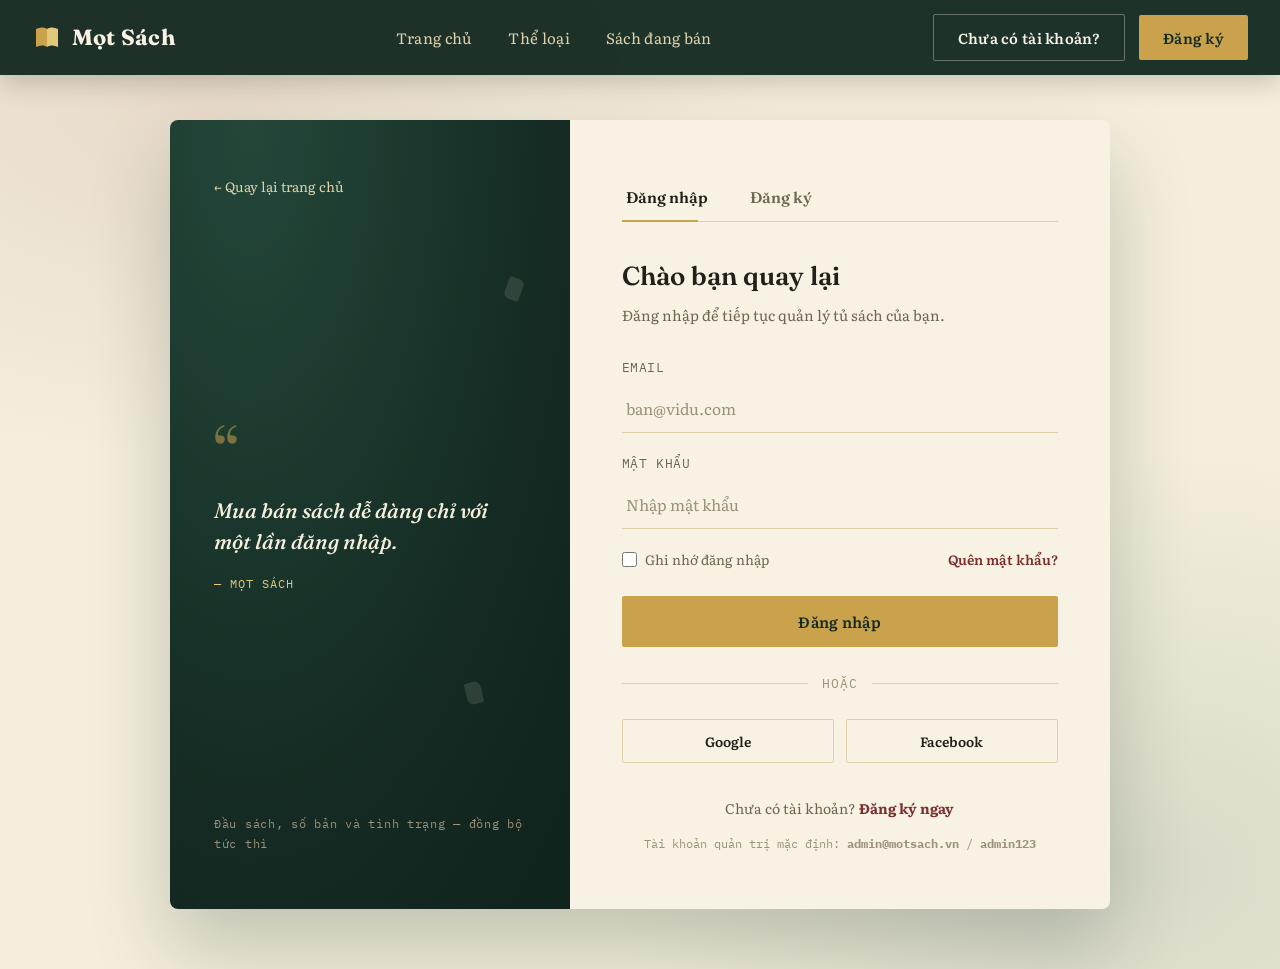
==== admin.html @ 6c12bf27 "cập nhật" ====
<!DOCTYPE html>
<html lang="vi">
<head>
<meta charset="UTF-8">
<meta name="viewport" content="width=device-width, initial-scale=1.0">
<title>Tạo sách — Mọt Sách</title>
<link rel="preconnect" href="https://fonts.googleapis.com">
<link href="https://fonts.googleapis.com/css2?family=Fraunces:ital,opsz,wght@0,9..144,300;0,9..144,500;0,9..144,600;0,9..144,700;0,9..144,900;1,9..144,500;1,9..144,600&family=Literata:ital,wght@0,400;0,500;0,600;0,700;1,400;1,500&family=IBM+Plex+Mono:wght@400;500;600&display=swap" rel="stylesheet">
<link rel="stylesheet" href="css/admin.css">
</head>
<body>

<nav class="nav scrolled" id="mainNav">
  <a href="index.html" class="brand">
    <svg class="mark" viewBox="0 0 30 30" fill="none">
      <path d="M4 6c4-2 8-2 11 0v18c-3-2-7-2-11 0V6z" fill="#C9A24B"/>
      <path d="M26 6c-4-2-8-2-11 0v18c3-2 7-2 11 0V6z" fill="#E4C879"/>
    </svg>
    Mọt Sách
  </a>
  <div class="nav-links">
    <a href="index.html">Trang chủ</a>
    <a href="shop.html">Sách đang bán</a>
  </div>
  <div class="nav-actions">
    <span
      id="adminNameLabel"
      style="font-family: var(--font-mono); font-size: 13px; color: var(--muted-2);"
    ></span>
    <a href="index.html" class="btn btn-ghost">Xem trang chủ</a>
    <a href="#" class="btn btn-gold" id="logoutBtn">Đăng xuất</a>
  </div>
</nav>

<main class="admin-shell">
  <div class="wrap">

    <div class="admin-head">
      <div>
        <h1>Tạo sách</h1>
        <p>Đăng bán, chỉnh sửa và gỡ sách khỏi cửa hàng Mọt Sách. Dữ liệu được lưu trên trình duyệt này.</p>
      </div>
      <div style="display:flex; align-items:center; gap:14px; flex-wrap:wrap;">
        <span class="admin-count"><strong id="totalCount">0</strong> đầu sách</span>
        <button class="btn btn-ghost" id="importToggleBtn" onclick="toggleImportPanel()">🔍 Nhập từ Gutendex</button>
        <button class="btn btn-gold" id="addBookBtn" onclick="openForm('add')">+ Đăng bán sách mới</button>
      </div>
    </div>

    <!-- ================= GUTENDEX IMPORT PANEL ================= -->
    <div class="import-panel" id="importPanel">
      <div class="form-title">Tìm sách</div>
      <div style="font-family:var(--font-mono); font-size:12.5px; color:var(--muted-2); margin-bottom:18px;">
        Kho sách công cộng miễn phí bản quyền — tìm theo tên sách hoặc tác giả, bấm "Thêm vào cửa hàng" để đăng bán ngay.
      </div>
      <div style="display:flex; gap:10px; margin-bottom:18px; flex-wrap:wrap;">
        <input id="gutendexQuery" type="text" placeholder="Vd: Pride and Prejudice, Jane Austen..."
          style="flex:1; min-width:240px; padding:11px 12px; border:1.5px solid var(--parchment-3); border-radius:3px; font-family:inherit; font-size:14.5px; background:var(--parchment);">
        <button type="button" class="btn btn-gold" id="gutendexSearchBtn">Tìm sách</button>
      </div>
      <div id="gutendexStatus" style="font-family:var(--font-mono); font-size:13px; color:var(--muted-2); margin-bottom:16px;"></div>
      <div class="gutendex-results" id="gutendexResults"></div>
    </div>

    <!-- ================= FORM PANEL (add / edit) ================= -->
    <div class="book-form-panel" id="bookFormPanel">
      <div class="form-title" id="formTitle">Thêm sách mới</div>
      <form id="bookForm">
        <div class="form-grid">
          <div class="field">
            <label for="f-title">Tên sách</label>
            <input id="f-title" type="text" placeholder="Nhập tên sách" required>
          </div>
          <div class="field">
            <label for="f-author">Tác giả</label>
            <input id="f-author" type="text" placeholder="Nhập tên tác giả" required>
          </div>
          <div class="field">
            <label for="f-genre">Thể loại</label>
            <select id="f-genre">
              <option>Tiểu thuyết</option>
              <option>Trinh thám</option>
              <option>Ngôn tình</option>
              <option>Kỹ năng sống</option>
              <option>Lịch sử</option>
              <option>Khoa học viễn tưởng</option>
              <option>Tản văn</option>
            </select>
          </div>
          <div class="field">
            <label for="f-copies">Số bản</label>
            <input id="f-copies" type="number" min="0" value="1" required>
          </div>
          <div class="field">
            <label for="f-price">Giá bán (đ)</label>
            <input id="f-price" type="number" min="0" step="1000" value="0" required>
          </div>
          <div class="field">
            <label for="f-status">Trạng thái</label>
            <select id="f-status">
              <option value="available">Còn sách</option>
              <option value="out">Hết sách</option>
            </select>
          </div>
          <div class="field">
            <label for="f-rating">Đánh giá</label>
            <select id="f-rating">
              <option value="5">5 sao</option>
              <option value="4">4 sao</option>
              <option value="3">3 sao</option>
              <option value="2">2 sao</option>
              <option value="1">1 sao</option>
            </select>
          </div>
          <div class="field field-full">
            <label for="f-description">Nội dung sách (tuỳ chọn)</label>
            <textarea id="f-description" rows="3" placeholder="Giới thiệu ngắn về nội dung cuốn sách..."></textarea>
          </div>
          <div class="field field-full">
            <label for="f-cover-image">Ảnh bìa riêng (tuỳ chọn)</label>
            <input id="f-cover-image" type="file" accept="image/*" onchange="handleCoverImageSelect(event)">
            <div id="coverImagePreviewWrap" style="display:none; align-items:center; gap:12px; margin-top:10px;">
              <img id="coverImagePreview" src="" alt="Xem trước ảnh bìa" style="width:56px; height:78px; object-fit:cover; border-radius:4px; box-shadow:0 4px 12px rgba(0,0,0,0.25);">
              <button type="button" class="btn btn-cancel" onclick="clearCoverImage()">Xoá ảnh</button>
            </div>
            <div style="font-family:var(--font-mono); font-size:12px; color:var(--muted-2); margin-top:8px;">
              Nếu không chọn ảnh, sách sẽ dùng màu bìa bên dưới.
            </div>
          </div>
          <div class="field field-full">
            <label>Màu bìa (dùng khi không có ảnh)</label>
            <div class="swatch-picker" id="swatchPicker">
              <button type="button" class="swatch-btn cv1 active" data-cover="cv1" onclick="selectSwatch('cv1')"></button>
              <button type="button" class="swatch-btn cv2" data-cover="cv2" onclick="selectSwatch('cv2')"></button>
              <button type="button" class="swatch-btn cv3" data-cover="cv3" onclick="selectSwatch('cv3')"></button>
              <button type="button" class="swatch-btn cv4" data-cover="cv4" onclick="selectSwatch('cv4')"></button>
              <button type="button" class="swatch-btn cv5" data-cover="cv5" onclick="selectSwatch('cv5')"></button>
              <button type="button" class="swatch-btn cv6" data-cover="cv6" onclick="selectSwatch('cv6')"></button>
            </div>
          </div>
        </div>
        <div class="form-actions">
          <button type="submit" class="btn btn-gold" id="saveBtnLabel">Lưu sách</button>
          <button type="button" class="btn btn-cancel" onclick="closeForm()">Hủy</button>
        </div>
      </form>
    </div>

    <!-- ================= TABLE ================= -->
    <div class="table-wrap" id="tableWrap">
      <table class="book-table">
        <thead>
          <tr>
            <th>Bìa</th>
            <th>Tên sách</th>
            <th>Tác giả</th>
            <th>Thể loại</th>
            <th>Số bản</th>
            <th>Giá bán</th>
            <th>Trạng thái</th>
            <th>Đánh giá</th>
            <th>Hành động</th>
          </tr>
        </thead>
        <tbody id="bookTableBody"></tbody>
      </table>
    </div>

    <div class="empty-state" id="emptyState" style="display:none;">
      <div class="empty-icon">📚</div>
      <h3>Chưa có sách nào</h3>
      <p>Nhấn “Đăng bán sách mới” để bắt đầu bán sách.</p>
    </div>

    <!-- ================= LỊCH SỬ MUA HÀNG ================= -->
    <div class="admin-head" style="margin-top:56px;">
      <div>
        <h1 style="font-size:26px;">Lịch sử mua hàng</h1>
        <p>Theo dõi thời gian mua, khách hàng và sách đã mua của toàn bộ hệ thống.</p>
      </div>
      <div style="display:flex; align-items:center; gap:14px; flex-wrap:wrap;">
        <span class="admin-count"><strong id="totalPurchases">0</strong> lượt mua</span>
      </div>
    </div>

    <div class="table-wrap" id="purchaseTableWrap">
      <table class="book-table">
        <thead>
          <tr>
            <th>Thời gian mua</th>
            <th>Khách hàng</th>
            <th>Email</th>
            <th>Sách đã mua</th>
            <th>Tác giả</th>
            <th>Giá</th>
          </tr>
        </thead>
        <tbody id="purchaseTableBody"></tbody>
      </table>
    </div>

    <div class="empty-state" id="purchaseEmptyState" style="display:none;">
      <div class="empty-icon">🧾</div>
      <h3>Chưa có giao dịch nào</h3>
      <p>Lịch sử mua hàng của khách sẽ hiển thị tại đây khi có đơn mua đầu tiên.</p>
    </div>

  </div>
</main>

<script src="js/books.js"></script>
<script src="js/admin.js"></script>
</body>
</html>
---- css/admin.css ----
/* ============================================================
   admin.css — File CSS ĐỘC LẬP cho admin.html (trang quản trị).
   Không phụ thuộc file css nào khác.
   ============================================================ */

:root{
    --ink:#142A22;
    --ink-2:#1C362C;
    --ink-3:#24473A;
    --parchment:#F4EEDC;
    --parchment-2:#EAE0C4;
    --parchment-3:#DED1AC;
    --gold:#C9A24B;
    --gold-light:#E4C879;
    --burgundy:#7A2E2E;
    --plum:#5B3358;
    --teal:#2E5C56;
    --ink-text:#231F19;
    --muted:#6E6653;
    --muted-2:#9C917A;
    --cream:#F7F2E4;

    --font-display:'Fraunces', serif;
    --font-body:'Literata', serif;
    --font-mono:'IBM Plex Mono', monospace;
  }

  *{ box-sizing:border-box; margin:0; padding:0; }
  html{ scroll-behavior:smooth; }
  body{
    font-family:var(--font-body);
    background:var(--parchment);
    color:var(--ink-text);
    line-height:1.6;
    overflow-x:hidden;
  }
  img,svg{ display:block; max-width:100%; }
  button{ font-family:inherit; cursor:pointer; border:none; background:none; }
  a{ color:inherit; text-decoration:none; }
  ul{ list-style:none; }
  input{ font-family:inherit; }

  ::selection{ background:var(--gold-light); color:var(--ink); }

  @media (prefers-reduced-motion: reduce){
    *{ animation-duration:0.001ms !important; animation-iteration-count:1 !important; transition-duration:0.001ms !important; scroll-behavior:auto !important; }
  }

  /* ---------- LAYOUT WRAP ---------- */
  .wrap{ max-width:1180px; margin:0 auto; padding:0 32px; }

  /* ---------- NAV ---------- */
  .nav{
    position:fixed; top:0; left:0; right:0; z-index:100;
    display:flex; align-items:center; justify-content:space-between;
    padding:20px 32px;
    background:rgba(20,42,34,0);
    transition:background .35s ease, padding .35s ease, box-shadow .35s ease;
  }
  .nav.scrolled{
    background:rgba(20,42,34,0.96);
    padding:14px 32px;
    box-shadow:0 8px 24px rgba(0,0,0,0.18);
    backdrop-filter:blur(6px);
  }
  .brand{
    display:flex; align-items:center; gap:10px;
    font-family:var(--font-display); font-weight:700; font-size:22px;
    color:var(--cream); letter-spacing:0.01em;
  }
  .brand .mark{
    width:30px; height:30px; flex-shrink:0;
  }
  .nav-links{ display:flex; align-items:center; gap:36px; }
  .nav-links a{
    color:var(--parchment-3); font-size:15px; letter-spacing:.02em;
    position:relative; padding:4px 0;
  }
  .nav-links a::after{
    content:''; position:absolute; left:0; bottom:0; width:0; height:1px;
    background:var(--gold); transition:width .3s ease;
  }
  .nav-links a:hover{ color:var(--cream); }
  .nav-links a:hover::after{ width:100%; }
  .nav-links a.active-link{ color:var(--gold); }
  .nav-links a.active-link::after{ width:100%; background:var(--gold); }
  .nav-actions{ display:flex; align-items:center; gap:14px; }
  .btn{
    display:inline-flex; align-items:center; justify-content:center; gap:8px;
    padding:11px 24px; border-radius:2px; font-size:14.5px; font-weight:600;
    letter-spacing:.02em; transition:transform .25s ease, box-shadow .25s ease, background .25s ease, color .25s ease, border-color .25s ease;
    white-space:nowrap;
  }
  .btn-ghost{ color:var(--cream); border:1px solid rgba(244,238,220,0.35); background:transparent; }
  .btn-ghost:hover{ border-color:var(--gold); color:var(--gold-light); }
  .btn-gold{ background:var(--gold); color:var(--ink); }
  .btn-gold:hover{ background:var(--gold-light); transform:translateY(-2px); box-shadow:0 10px 22px rgba(201,162,75,0.35); }
  .btn-outline-dark{ border:1px solid var(--ink); color:var(--ink); background:transparent; }
  .btn-outline-dark:hover{ background:var(--ink); color:var(--cream); }
  .btn-wide{ width:100%; padding:14px 24px; font-size:15px; }

  .burger{ display:none; width:30px; height:22px; position:relative; flex-direction:column; justify-content:space-between; }
  .burger span{ display:block; height:2px; width:100%; background:var(--cream); border-radius:2px; }

  @keyframes fadeIn{ from{ opacity:0; transform:translateY(6px);} to{ opacity:1; transform:translateY(0);} }
  body{ animation:fadeIn .4s ease; }

  /* ---------- BADGE trạng thái (còn sách / hết sách) ---------- */
.badge{
  display:inline-block; padding:4px 12px; border-radius:20px; font-size:12px; font-weight:600;
  font-family:var(--font-mono); letter-spacing:.02em;
}
.badge-available{ background:rgba(46,92,86,0.14); color:var(--teal); }
.badge-out{ background:rgba(122,46,46,0.12); color:var(--burgundy); }

/* ================= ADMIN PAGE ================= */
.admin-shell{ padding:120px 0 100px; min-height:100vh; }
.admin-head{
  display:flex; align-items:flex-end; justify-content:space-between; gap:24px; flex-wrap:wrap;
  margin-bottom:36px;
}
.admin-head h1{ font-family:var(--font-display); font-size:clamp(26px,3.2vw,36px); font-weight:600; }
.admin-head p{ color:var(--muted); font-size:14.5px; margin-top:6px; }
.admin-count{
  font-family:var(--font-mono); font-size:12.5px; color:var(--muted);
  background:var(--parchment-2); border:1px solid var(--parchment-3);
  padding:6px 14px; border-radius:20px; white-space:nowrap;
}
.admin-count strong{ color:var(--burgundy); }

/* -- form panel -- */
.book-form-panel{
  max-height:0; overflow:hidden; opacity:0;
  background:var(--cream); border:1px solid var(--parchment-3); border-radius:8px;
  transition:max-height .45s ease, opacity .35s ease, margin .35s ease, padding .35s ease;
  margin-bottom:0;
}
.book-form-panel.open{
  max-height:3000px; opacity:1; margin-bottom:36px;
  padding:34px 34px 30px;
}

.book-form-panel .form-title{ font-family:var(--font-display); font-size:20px; font-weight:600; margin-bottom:22px; }

.form-grid{ display:grid; grid-template-columns:1fr 1fr; gap:20px 28px; margin-bottom:22px; }
.form-grid .field-full{ grid-column:1 / -1; }
.form-grid .field label{
  display:block; font-size:12px; font-family:var(--font-mono); letter-spacing:.05em; text-transform:uppercase;
  color:var(--muted); margin-bottom:8px;
}
.form-grid .field input, .form-grid .field select, .form-grid .field textarea{
  width:100%; padding:11px 12px; border:1.5px solid var(--parchment-3); border-radius:3px;
  background:var(--parchment); font-size:14.5px; color:var(--ink-text); transition:border-color .25s ease;
  font-family:inherit; resize:vertical;
}
.form-grid .field input:focus, .form-grid .field select:focus, .form-grid .field textarea:focus{ outline:none; border-color:var(--gold); }

.swatch-picker{ display:flex; gap:10px; flex-wrap:wrap; }
.swatch-btn{
  width:34px; height:34px; border-radius:50%; border:3px solid transparent; cursor:pointer;
  box-shadow:0 4px 10px rgba(0,0,0,0.18); transition:transform .2s ease, border-color .2s ease;
}
.swatch-btn:hover{ transform:translateY(-2px); }
.swatch-btn.active{ border-color:var(--ink); }
.swatch-btn.cv1{ background:linear-gradient(155deg, var(--burgundy), #4c1d1d); }
.swatch-btn.cv2{ background:linear-gradient(155deg, var(--teal), #16342f); }
.swatch-btn.cv3{ background:linear-gradient(155deg, var(--plum), #37203a); }
.swatch-btn.cv4{ background:linear-gradient(155deg, #9c7a34, #5e4a1e); }
.swatch-btn.cv5{ background:linear-gradient(155deg, var(--ink-3), var(--ink)); }
.swatch-btn.cv6{ background:linear-gradient(155deg, #6a3a2e, #3c1f18); }

.form-actions{ display:flex; gap:14px; }
.form-actions .btn{ padding:12px 28px; }

.btn-cancel{ background:transparent; border:1px solid var(--parchment-3); color:var(--muted); }
.btn-cancel:hover{ border-color:var(--ink); color:var(--ink-text); }

/* -- table -- */
.table-wrap{
  background:var(--cream); border:1px solid var(--parchment-3); border-radius:8px; overflow:hidden;
  box-shadow:0 14px 30px rgba(20,42,34,0.08);
}
.book-table{ width:100%; border-collapse:collapse; }
.book-table thead th{
  text-align:left; font-family:var(--font-mono); font-size:11.5px; text-transform:uppercase; letter-spacing:.06em;
  color:var(--muted); padding:16px 18px; background:var(--parchment-2); border-bottom:1px solid var(--parchment-3);
}
.book-table tbody td{ padding:16px 18px; border-bottom:1px solid var(--parchment-2); font-size:14.5px; vertical-align:middle; }
.book-table tbody tr:last-child td{ border-bottom:none; }
.book-table tbody tr{ transition:background .2s ease; }
.book-table tbody tr:hover{ background:var(--parchment-2); }
.cell-title{ font-family:var(--font-display); font-weight:600; }
.swatch-dot{ display:inline-block; width:20px; height:20px; border-radius:50%; box-shadow:0 3px 8px rgba(0,0,0,0.2); }
.swatch-dot.cv1{ background:linear-gradient(155deg, var(--burgundy), #4c1d1d); }
.swatch-dot.cv2{ background:linear-gradient(155deg, var(--teal), #16342f); }
.swatch-dot.cv3{ background:linear-gradient(155deg, var(--plum), #37203a); }
.swatch-dot.cv4{ background:linear-gradient(155deg, #9c7a34, #5e4a1e); }
.swatch-dot.cv5{ background:linear-gradient(155deg, var(--ink-3), var(--ink)); }
.swatch-dot.cv6{ background:linear-gradient(155deg, #6a3a2e, #3c1f18); }
.stars-cell{ color:var(--gold); letter-spacing:1px; }


.actions-cell{ white-space:nowrap; }
.icon-btn{
  font-size:13px; font-weight:600; padding:7px 14px; border-radius:3px; margin-right:8px;
  border:1px solid var(--parchment-3); color:var(--ink-text); transition:border-color .2s ease, background .2s ease;
}
.icon-btn:hover{ border-color:var(--ink); background:var(--parchment-2); }
.icon-btn.danger{ color:var(--burgundy); }
.icon-btn.danger:hover{ border-color:var(--burgundy); background:rgba(122,46,46,0.08); }

.empty-state{
  text-align:center; padding:80px 20px; background:var(--cream); border:1px dashed var(--parchment-3); border-radius:8px;
  color:var(--muted);
}
.empty-state .empty-icon{ font-size:40px; margin-bottom:14px; }
.empty-state h3{ font-family:var(--font-display); font-size:20px; color:var(--ink-text); margin-bottom:8px; }

/* -- Gutendex import panel (admin) -- */
.import-panel{
  display:none; background:var(--cream); border:1px solid var(--parchment-3); border-radius:10px;
  padding:34px; margin-bottom:36px; box-shadow:0 20px 40px rgba(20,42,34,0.10);
}
.import-panel.open{ display:block; }
.gutendex-results{
  display:grid; grid-template-columns:repeat(auto-fill, minmax(210px, 1fr)); gap:18px;
}
.gutendex-card{
  display:flex; flex-direction:column; gap:8px; background:var(--parchment);
  border:1px solid var(--parchment-3); border-radius:8px; padding:14px;
}
.gutendex-card img{
  width:100%; height:190px; object-fit:cover; border-radius:4px; background:var(--parchment-2);
}
.gutendex-card h4{
  font-family:var(--font-display); font-size:15px; font-weight:600; line-height:1.3; color:var(--ink-text);
}
.gutendex-card .meta{
  font-family:var(--font-mono); font-size:11.5px; color:var(--muted-2);
  overflow:hidden; text-overflow:ellipsis; white-space:nowrap;
}
.gutendex-card input[type=number]{
  width:100%; padding:8px 10px; border:1px solid var(--parchment-3); border-radius:3px;
  font-family:inherit; font-size:13px; background:var(--cream);
}
  /* ---------- RESPONSIVE ---------- */
  @media (max-width:680px){
    .nav-links{ display:none; }
    .burger{ display:flex; }
    .wrap{ padding:0 20px; }
    .nav-actions .btn-ghost{ display:none; }
  }
@media (max-width:760px){
  .form-grid{ grid-template-columns:1fr; }
  .book-table{ display:block; overflow-x:auto; white-space:nowrap; }
}
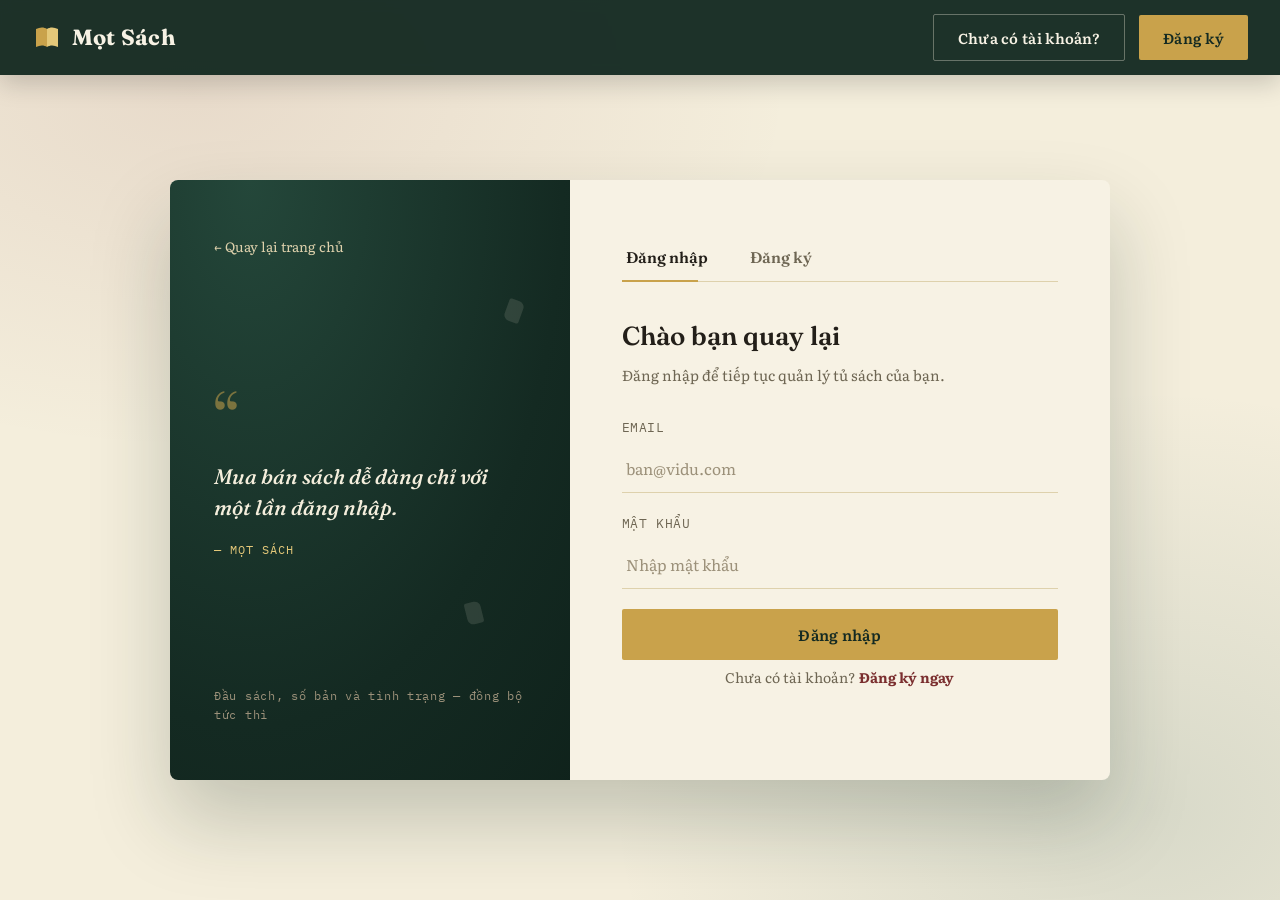
==== commit 6cdd582a: "update" ====
--- a/admin.html
+++ b/admin.html
@@ -3,7 +3,7 @@
 <head>
 <meta charset="UTF-8">
 <meta name="viewport" content="width=device-width, initial-scale=1.0">
-<title>Tạo sách — Mọt Sách</title>
+<title>Quản trị bán sách — Mọt Sách</title>
 <link rel="preconnect" href="https://fonts.googleapis.com">
 <link href="https://fonts.googleapis.com/css2?family=Fraunces:ital,opsz,wght@0,9..144,300;0,9..144,500;0,9..144,600;0,9..144,700;0,9..144,900;1,9..144,500;1,9..144,600&family=Literata:ital,wght@0,400;0,500;0,600;0,700;1,400;1,500&family=IBM+Plex+Mono:wght@400;500;600&display=swap" rel="stylesheet">
 <link rel="stylesheet" href="css/admin.css">
@@ -42,24 +42,27 @@
       </div>
       <div style="display:flex; align-items:center; gap:14px; flex-wrap:wrap;">
         <span class="admin-count"><strong id="totalCount">0</strong> đầu sách</span>
-        <button class="btn btn-ghost" id="importToggleBtn" onclick="toggleImportPanel()">🔍 Nhập từ Gutendex</button>
+        <button class="btn btn-gold" id="importToggleBtn" onclick="toggleImportPanel()">Tìm sách</button>
         <button class="btn btn-gold" id="addBookBtn" onclick="openForm('add')">+ Đăng bán sách mới</button>
       </div>
     </div>
 
-    <!-- ================= GUTENDEX IMPORT PANEL ================= -->
+    <!-- ================= GOOGLE BOOKS IMPORT PANEL ================= -->
     <div class="import-panel" id="importPanel">
       <div class="form-title">Tìm sách</div>
       <div style="font-family:var(--font-mono); font-size:12.5px; color:var(--muted-2); margin-bottom:18px;">
-        Kho sách công cộng miễn phí bản quyền — tìm theo tên sách hoặc tác giả, bấm "Thêm vào cửa hàng" để đăng bán ngay.
-      </div>
-      <div style="display:flex; gap:10px; margin-bottom:18px; flex-wrap:wrap;">
-        <input id="gutendexQuery" type="text" placeholder="Vd: Pride and Prejudice, Jane Austen..."
-          style="flex:1; min-width:240px; padding:11px 12px; border:1.5px solid var(--parchment-3); border-radius:3px; font-family:inherit; font-size:14.5px; background:var(--parchment);">
-        <button type="button" class="btn btn-gold" id="gutendexSearchBtn">Tìm sách</button>
-      </div>
-      <div id="gutendexStatus" style="font-family:var(--font-mono); font-size:13px; color:var(--muted-2); margin-bottom:16px;"></div>
-      <div class="gutendex-results" id="gutendexResults"></div>
+        Tìm theo tên sách hoặc tác giả trong Google Books. Hãy xác minh quyền sử dụng trước khi đăng bán.
+      </div>
+      <div style="display:flex; gap:12px; margin-bottom:18px; flex-wrap:wrap; align-items:stretch;">
+        <input id="googleBooksQuery" type="text" placeholder="Vd: Pride and Prejudice, Jane Austen..."
+          style="flex:1; min-width:240px; padding:13px 15px; border:1.5px solid var(--parchment-3); border-radius:5px; font-family:inherit; font-size:15px; background:#fff; box-shadow:0 2px 8px rgba(42,35,24,0.06);">
+        <button type="button" class="btn btn-gold" id="googleBooksSearchBtn" style="min-width:140px; justify-content:center; font-size:15px; font-weight:600; box-shadow:0 3px 10px rgba(166,126,43,0.2);">⌕ &nbsp; Tìm sách</button>
+      </div>
+      <div style="font-family:var(--font-mono); font-size:11px; color:var(--muted-2); margin:-8px 0 14px;">
+        Tìm sách bằng Google Books API.
+      </div>
+      <div id="googleBooksStatus" style="font-family:var(--font-mono); font-size:13px; color:var(--muted-2); margin-bottom:16px;"></div>
+      <div class="google-books-results" id="googleBooksResults"></div>
     </div>
 
     <!-- ================= FORM PANEL (add / edit) ================= -->
@@ -180,6 +183,7 @@
       </div>
       <div style="display:flex; align-items:center; gap:14px; flex-wrap:wrap;">
         <span class="admin-count"><strong id="totalPurchases">0</strong> lượt mua</span>
+        <button class="btn btn-cancel" id="clearHistoryBtn" onclick="clearPurchaseHistory()">Xoá tất cả</button>
       </div>
     </div>
 
@@ -193,6 +197,7 @@
             <th>Sách đã mua</th>
             <th>Tác giả</th>
             <th>Giá</th>
+            <th>Hành động</th>
           </tr>
         </thead>
         <tbody id="purchaseTableBody"></tbody>
--- a/css/admin.css
+++ b/css/admin.css
@@ -216,33 +216,42 @@
 .empty-state .empty-icon{ font-size:40px; margin-bottom:14px; }
 .empty-state h3{ font-family:var(--font-display); font-size:20px; color:var(--ink-text); margin-bottom:8px; }
 
-/* -- Gutendex import panel (admin) -- */
+/* -- Google Books import panel (admin) -- */
 .import-panel{
   display:none; background:var(--cream); border:1px solid var(--parchment-3); border-radius:10px;
   padding:34px; margin-bottom:36px; box-shadow:0 20px 40px rgba(20,42,34,0.10);
 }
 .import-panel.open{ display:block; }
-.gutendex-results{
+.google-books-results{
   display:grid; grid-template-columns:repeat(auto-fill, minmax(210px, 1fr)); gap:18px;
 }
-.gutendex-card{
+.google-books-card{
   display:flex; flex-direction:column; gap:8px; background:var(--parchment);
   border:1px solid var(--parchment-3); border-radius:8px; padding:14px;
 }
-.gutendex-card img{
+.google-books-card img{
   width:100%; height:190px; object-fit:cover; border-radius:4px; background:var(--parchment-2);
 }
-.gutendex-card h4{
+.google-books-card h4{
   font-family:var(--font-display); font-size:15px; font-weight:600; line-height:1.3; color:var(--ink-text);
 }
-.gutendex-card .meta{
+.google-books-card .meta{
   font-family:var(--font-mono); font-size:11.5px; color:var(--muted-2);
   overflow:hidden; text-overflow:ellipsis; white-space:nowrap;
 }
-.gutendex-card input[type=number]{
+.google-books-card input[type=number]{
   width:100%; padding:8px 10px; border:1px solid var(--parchment-3); border-radius:3px;
   font-family:inherit; font-size:13px; background:var(--cream);
 }
+.import-panel button,
+.import-panel .btn{
+  background:var(--ink); color:var(--cream); border:1px solid var(--ink);
+  border-radius:3px; font-weight:600; transition:background .2s ease, border-color .2s ease, transform .2s ease;
+}
+.import-panel button:hover,
+.import-panel .btn:hover{ background:var(--ink-3); border-color:var(--ink-3); transform:translateY(-1px); }
+.import-panel button:focus-visible,
+.import-panel .btn:focus-visible{ outline:3px solid var(--gold); outline-offset:2px; }
   /* ---------- RESPONSIVE ---------- */
   @media (max-width:680px){
     .nav-links{ display:none; }
